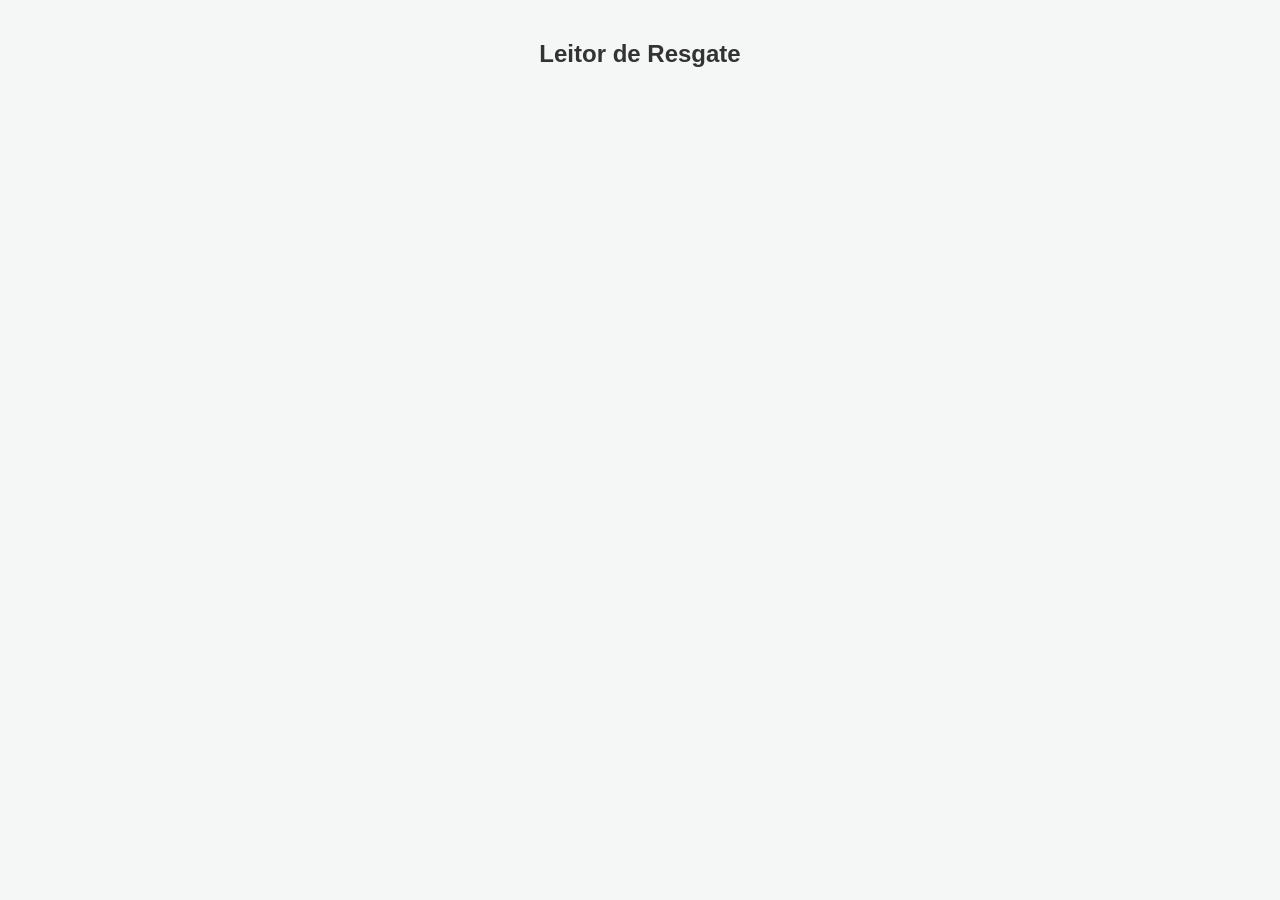
==== src/main/resources/static/index.html @ 6bc015af "Funçao Principal" ====
<!DOCTYPE html>
<html lang="pt-BR">
<head>
    <meta charset="UTF-8">
    <meta name="viewport" content="width=device-width, initial-scale=1.0">
    <title>Validador de Brindes</title>
    <script src="https://unpkg.com/html5-qrcode" type="text/javascript"></script>
    <style>
        body {
            font-family: 'Segoe UI', Tahoma, Geneva, Verdana, sans-serif;
            background-color: #f4f7f6;
            display: flex;
            flex-direction: column;
            align-items: center;
            padding: 20px;
            margin: 0;
        }
        h2 { color: #333; }
        #reader {
            width: 100%;
            max-width: 500px;
            border-radius: 8px;
            overflow: hidden;
            box-shadow: 0 4px 8px rgba(0,0,0,0.1);
            background: white;
        }
        #resultado {
            margin-top: 20px;
            padding: 15px 20px;
            border-radius: 5px;
            font-weight: bold;
            text-align: center;
            width: 100%;
            max-width: 460px;
            display: none; /* Escondido por padrão */
        }
        .sucesso { background-color: #d4edda; color: #155724; border: 1px solid #c3e6cb; }
        .erro { background-color: #f8d7da; color: #721c24; border: 1px solid #f5c6cb; }
        button {
            margin-top: 20px;
            padding: 10px 20px;
            background-color: #007bff;
            color: white;
            border: none;
            border-radius: 5px;
            cursor: pointer;
            font-size: 16px;
        }
        button:hover { background-color: #0056b3; }
    </style>
</head>
<body>

<h2>Leitor de Resgate</h2>

<div id="reader"></div>

<div id="resultado"></div>

<button id="btn-reiniciar" style="display: none;" onclick="reiniciarScanner()">Ler Novo QR Code</button>

<script>
    // Configuração do leitor
    const html5QrcodeScanner = new Html5QrcodeScanner(
        "reader",
        { fps: 10, qrbox: {width: 250, height: 250} },
        /* verbose= */ false
    );

    // Função executada quando a câmera acha um QR Code
    function onScanSuccess(decodedText, decodedResult) {
        // 1. Para o leitor imediatamente para não disparar 50 requisições seguidas
        html5QrcodeScanner.clear();
        mostrarMensagem("Processando...", "sucesso");

        // 2. Dispara a requisição para o seu back-end Java
        // ATENÇÃO: Ajuste a URL se o seu Spring Boot estiver em outra porta
        fetch('http://localhost:8080/qrcode/resgatar', {
            method: 'POST',
            headers: {
                'Content-Type': 'application/json'
            },
            body: JSON.stringify({ token: decodedText }) // Manda o UUID lido
        })
        .then(async response => {
            if (response.ok) {
                // Status 200 OK
                mostrarMensagem("✅ Brinde Liberado com Sucesso!", "sucesso");
            } else {
                // Se deu erro (ex: 400 Bad Request), tenta ler o JSON da sua RegraNegocioException
                const data = await response.json();
                mostrarMensagem("❌ " + (data.mensagemErro || "Erro ao resgatar."), "erro");
            }
            document.getElementById('btn-reiniciar').style.display = "block";
        })
        .catch(error => {
            mostrarMensagem("❌ Erro de conexão. O servidor Java está rodando?", "erro");
            document.getElementById('btn-reiniciar').style.display = "block";
        });
    }

    function onScanFailure(error) {
        // Ignora falhas contínuas (é normal enquanto ele tenta focar na imagem)
    }

    // Inicia a câmera
    html5QrcodeScanner.render(onScanSuccess, onScanFailure);

    // Funções auxiliares para a interface
    function mostrarMensagem(texto, classe) {
        const divResultado = document.getElementById('resultado');
        divResultado.textContent = texto;
        divResultado.className = classe;
        divResultado.style.display = "block";
    }

    function reiniciarScanner() {
        document.getElementById('resultado').style.display = "none";
        document.getElementById('btn-reiniciar').style.display = "none";
        html5QrcodeScanner.render(onScanSuccess, onScanFailure);
    }
</script>
</body>
</html>
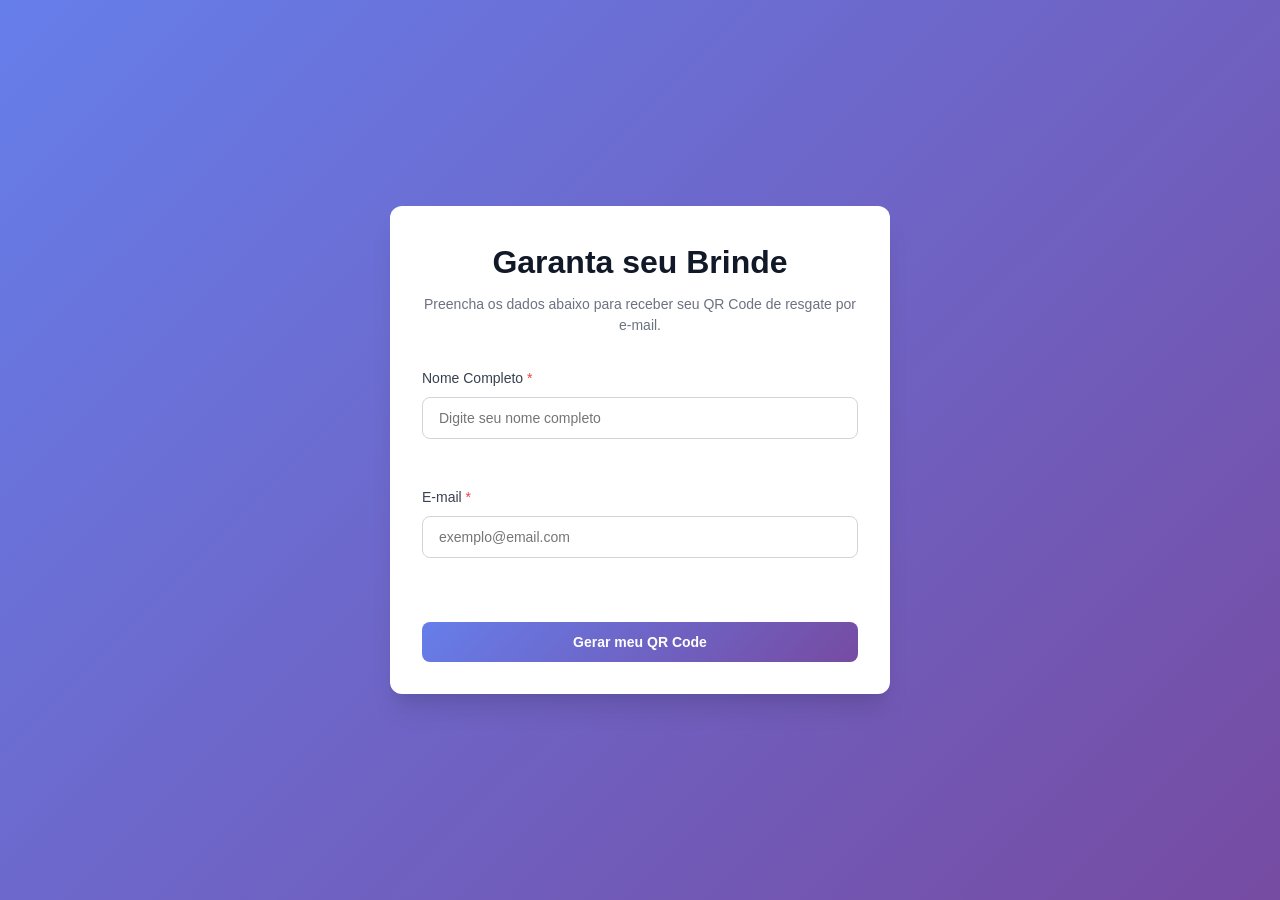
==== commit a56c09df: "Adiçao do front end" ====
--- a/src/main/resources/static/index.html
+++ b/src/main/resources/static/index.html
@@ -3,122 +3,75 @@
 <head>
     <meta charset="UTF-8">
     <meta name="viewport" content="width=device-width, initial-scale=1.0">
-    <title>Validador de Brindes</title>
-    <script src="https://unpkg.com/html5-qrcode" type="text/javascript"></script>
-    <style>
-        body {
-            font-family: 'Segoe UI', Tahoma, Geneva, Verdana, sans-serif;
-            background-color: #f4f7f6;
-            display: flex;
-            flex-direction: column;
-            align-items: center;
-            padding: 20px;
-            margin: 0;
-        }
-        h2 { color: #333; }
-        #reader {
-            width: 100%;
-            max-width: 500px;
-            border-radius: 8px;
-            overflow: hidden;
-            box-shadow: 0 4px 8px rgba(0,0,0,0.1);
-            background: white;
-        }
-        #resultado {
-            margin-top: 20px;
-            padding: 15px 20px;
-            border-radius: 5px;
-            font-weight: bold;
-            text-align: center;
-            width: 100%;
-            max-width: 460px;
-            display: none; /* Escondido por padrão */
-        }
-        .sucesso { background-color: #d4edda; color: #155724; border: 1px solid #c3e6cb; }
-        .erro { background-color: #f8d7da; color: #721c24; border: 1px solid #f5c6cb; }
-        button {
-            margin-top: 20px;
-            padding: 10px 20px;
-            background-color: #007bff;
-            color: white;
-            border: none;
-            border-radius: 5px;
-            cursor: pointer;
-            font-size: 16px;
-        }
-        button:hover { background-color: #0056b3; }
-    </style>
+    <title>Garanta seu Brinde</title>
+    <link rel="stylesheet" href="styles.css">
 </head>
 <body>
+<div class="container">
+    <div class="form-card">
+        <div class="form-header">
+            <h1 class="form-title">Garanta seu Brinde</h1>
+            <p class="form-description">Preencha os dados abaixo para receber seu QR Code de resgate por e-mail.</p>
+        </div>
 
-<h2>Leitor de Resgate</h2>
+        <form id="clientForm" class="form">
+            <div class="form-group">
+                <label for="nome" class="label">
+                    Nome Completo <span class="required">*</span>
+                </label>
+                <input
+                        type="text"
+                        id="nome"
+                        name="nome"
+                        class="input"
+                        placeholder="Digite seu nome completo"
+                        required
+                >
+                <span class="error-message" id="nomeError"></span>
+            </div>
 
-<div id="reader"></div>
+            <div class="form-group">
+                <label for="email" class="label">
+                    E-mail <span class="required">*</span>
+                </label>
+                <input
+                        type="email"
+                        id="email"
+                        name="email"
+                        class="input"
+                        placeholder="exemplo@email.com"
+                        required
+                >
+                <span class="error-message" id="emailError"></span>
+            </div>
 
-<div id="resultado"></div>
+            <div class="form-actions">
+                <button type="submit" class="btn btn-primary" id="submitBtn" style="width: 100%;">
+                    <span class="btn-text">Gerar meu QR Code</span>
+                    <span class="spinner" id="spinner" style="display: none;"></span>
+                </button>
+            </div>
+        </form>
 
-<button id="btn-reiniciar" style="display: none;" onclick="reiniciarScanner()">Ler Novo QR Code</button>
+        <div class="alert alert-success" id="successAlert" style="display: none;">
+            <svg class="alert-icon" viewBox="0 0 24 24" fill="none" stroke="currentColor" stroke-width="2">
+                <path d="M22 11.08V12a10 10 0 1 1-5.93-9.14"/>
+                <polyline points="22 4 12 14.01 9 11.01"/>
+            </svg>
+            <span id="successMessage">Sucesso! Verifique seu e-mail para acessar o QR Code.</span>
+        </div>
 
-<script>
-    // Configuração do leitor
-    const html5QrcodeScanner = new Html5QrcodeScanner(
-        "reader",
-        { fps: 10, qrbox: {width: 250, height: 250} },
-        /* verbose= */ false
-    );
+        <div class="alert alert-error" id="errorAlert" style="display: none;">
+            <svg class="alert-icon" viewBox="0 0 24 24" fill="none" stroke="currentColor" stroke-width="2">
+                <circle cx="12" cy="12" r="10"/>
+                <line x1="12" y1="8" x2="12" y2="12"/>
+                <line x1="12" y1="16" x2="12.01" y2="16"/>
+            </svg>
+            <span id="errorMessage">Erro ao gerar QR Code. Tente novamente.</span>
+        </div>
+    </div>
+</div>
 
-    // Função executada quando a câmera acha um QR Code
-    function onScanSuccess(decodedText, decodedResult) {
-        // 1. Para o leitor imediatamente para não disparar 50 requisições seguidas
-        html5QrcodeScanner.clear();
-        mostrarMensagem("Processando...", "sucesso");
-
-        // 2. Dispara a requisição para o seu back-end Java
-        // ATENÇÃO: Ajuste a URL se o seu Spring Boot estiver em outra porta
-        fetch('http://localhost:8080/qrcode/resgatar', {
-            method: 'POST',
-            headers: {
-                'Content-Type': 'application/json'
-            },
-            body: JSON.stringify({ token: decodedText }) // Manda o UUID lido
-        })
-        .then(async response => {
-            if (response.ok) {
-                // Status 200 OK
-                mostrarMensagem("✅ Brinde Liberado com Sucesso!", "sucesso");
-            } else {
-                // Se deu erro (ex: 400 Bad Request), tenta ler o JSON da sua RegraNegocioException
-                const data = await response.json();
-                mostrarMensagem("❌ " + (data.mensagemErro || "Erro ao resgatar."), "erro");
-            }
-            document.getElementById('btn-reiniciar').style.display = "block";
-        })
-        .catch(error => {
-            mostrarMensagem("❌ Erro de conexão. O servidor Java está rodando?", "erro");
-            document.getElementById('btn-reiniciar').style.display = "block";
-        });
-    }
-
-    function onScanFailure(error) {
-        // Ignora falhas contínuas (é normal enquanto ele tenta focar na imagem)
-    }
-
-    // Inicia a câmera
-    html5QrcodeScanner.render(onScanSuccess, onScanFailure);
-
-    // Funções auxiliares para a interface
-    function mostrarMensagem(texto, classe) {
-        const divResultado = document.getElementById('resultado');
-        divResultado.textContent = texto;
-        divResultado.className = classe;
-        divResultado.style.display = "block";
-    }
-
-    function reiniciarScanner() {
-        document.getElementById('resultado').style.display = "none";
-        document.getElementById('btn-reiniciar').style.display = "none";
-        html5QrcodeScanner.render(onScanSuccess, onScanFailure);
-    }
-</script>
+<script src="script.js"></script>
 </body>
 </html>
--- a/src/main/resources/static/styles.css
+++ b/src/main/resources/static/styles.css
@@ -0,0 +1,228 @@
+* {
+    margin: 0;
+    padding: 0;
+    box-sizing: border-box;
+}
+
+body {
+    font-family: -apple-system, BlinkMacSystemFont, 'Segoe UI', Roboto, 'Helvetica Neue', Arial, sans-serif;
+    background: linear-gradient(135deg, #667eea 0%, #764ba2 100%);
+    color: #1f2937;
+    line-height: 1.5;
+    min-height: 100vh;
+    padding: 2rem;
+    display: flex;
+    align-items: center;
+    justify-content: center;
+}
+
+.container {
+    width: 100%;
+    max-width: 500px;
+}
+
+.form-card {
+    background: white;
+    border-radius: 0.75rem;
+    box-shadow: 0 20px 25px -5px rgba(0, 0, 0, 0.1), 0 10px 10px -5px rgba(0, 0, 0, 0.04);
+    padding: 2rem;
+}
+
+.form-header {
+    margin-bottom: 2rem;
+    text-align: center;
+}
+
+.form-title {
+    font-size: 2rem;
+    font-weight: 700;
+    color: #111827;
+    margin-bottom: 0.5rem;
+}
+
+.form-description {
+    font-size: 0.875rem;
+    color: #6b7280;
+}
+
+.form {
+    display: flex;
+    flex-direction: column;
+    gap: 1.5rem;
+}
+
+.form-group {
+    display: flex;
+    flex-direction: column;
+    gap: 0.5rem;
+}
+
+.label {
+    font-size: 0.875rem;
+    font-weight: 500;
+    color: #374151;
+}
+
+.required {
+    color: #ef4444;
+}
+
+.input {
+    width: 100%;
+    padding: 0.75rem 1rem;
+    border: 1px solid #d1d5db;
+    border-radius: 0.5rem;
+    font-size: 0.875rem;
+    outline: none;
+    transition: all 0.2s;
+}
+
+.input:focus {
+    border-color: #667eea;
+    box-shadow: 0 0 0 3px rgba(102, 126, 234, 0.1);
+}
+
+.input.error {
+    border-color: #ef4444;
+}
+
+.input.error:focus {
+    box-shadow: 0 0 0 3px rgba(239, 68, 68, 0.1);
+}
+
+.error-message {
+    font-size: 0.75rem;
+    color: #ef4444;
+    min-height: 1rem;
+}
+
+.form-actions {
+    display: flex;
+    gap: 1rem;
+    margin-top: 1rem;
+}
+
+.btn {
+    flex: 1;
+    display: inline-flex;
+    align-items: center;
+    justify-content: center;
+    gap: 0.5rem;
+    padding: 0.75rem 1.5rem;
+    border: none;
+    border-radius: 0.5rem;
+    font-size: 0.875rem;
+    font-weight: 600;
+    cursor: pointer;
+    transition: all 0.2s;
+    position: relative;
+}
+
+.btn:disabled {
+    opacity: 0.6;
+    cursor: not-allowed;
+}
+
+.btn-primary {
+    background: linear-gradient(135deg, #667eea 0%, #764ba2 100%);
+    color: white;
+}
+
+.btn-primary:hover:not(:disabled) {
+    transform: translateY(-1px);
+    box-shadow: 0 10px 15px -3px rgba(102, 126, 234, 0.3);
+}
+
+.btn-secondary {
+    background: #f3f4f6;
+    color: #374151;
+}
+
+.btn-secondary:hover:not(:disabled) {
+    background: #e5e7eb;
+}
+
+.spinner {
+    width: 1rem;
+    height: 1rem;
+    border: 2px solid rgba(255, 255, 255, 0.3);
+    border-top-color: white;
+    border-radius: 50%;
+    animation: spin 0.6s linear infinite;
+}
+
+@keyframes spin {
+    to { transform: rotate(360deg); }
+}
+
+.alert {
+    display: flex;
+    align-items: center;
+    gap: 0.75rem;
+    padding: 1rem;
+    border-radius: 0.5rem;
+    margin-top: 1.5rem;
+    font-size: 0.875rem;
+}
+
+.alert-success {
+    background-color: #d1fae5;
+    color: #065f46;
+    border: 1px solid #6ee7b7;
+}
+
+.alert-error {
+    background-color: #fee2e2;
+    color: #991b1b;
+    border: 1px solid #fca5a5;
+}
+
+.alert-icon {
+    width: 1.25rem;
+    height: 1.25rem;
+    flex-shrink: 0;
+}
+
+.back-link {
+    margin-top: 2rem;
+    text-align: center;
+}
+
+.link {
+    display: inline-flex;
+    align-items: center;
+    gap: 0.5rem;
+    color: #667eea;
+    text-decoration: none;
+    font-size: 0.875rem;
+    font-weight: 500;
+    transition: color 0.2s;
+}
+
+.link:hover {
+    color: #764ba2;
+}
+
+.icon {
+    width: 1rem;
+    height: 1rem;
+}
+
+/* Responsivo */
+@media (max-width: 640px) {
+    body {
+        padding: 1rem;
+    }
+
+    .form-card {
+        padding: 1.5rem;
+    }
+
+    .form-title {
+        font-size: 1.5rem;
+    }
+
+    .form-actions {
+        flex-direction: column;
+    }
+}
